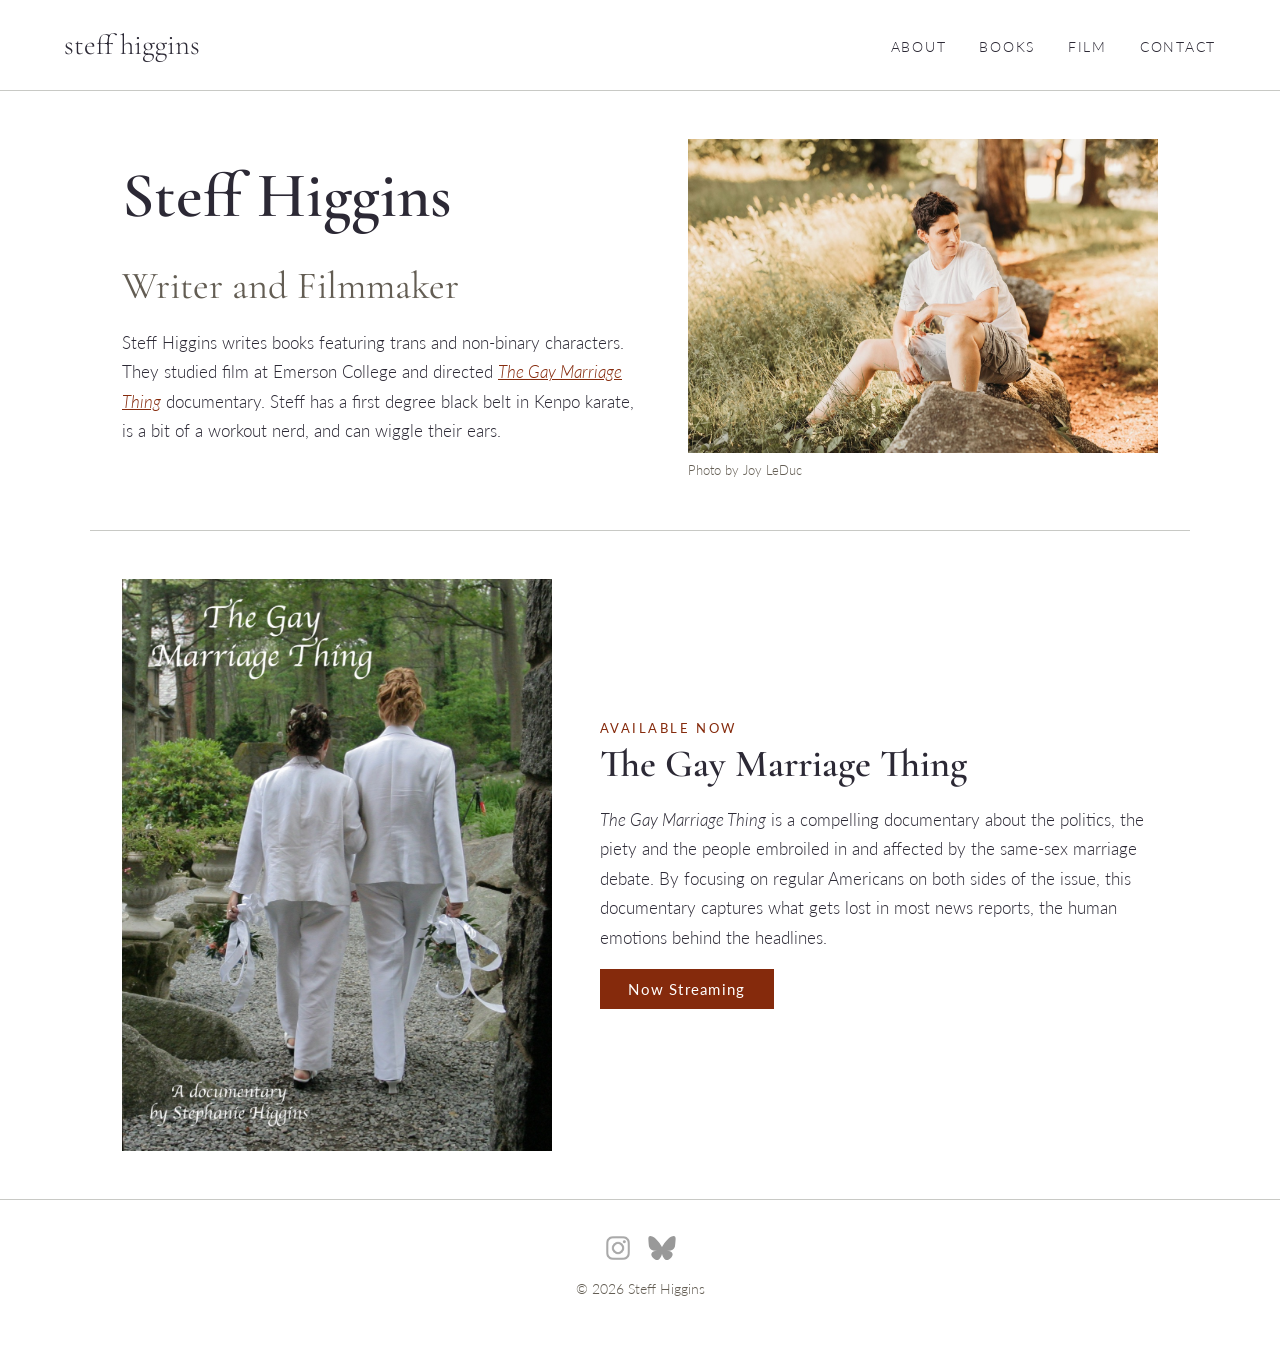
==== index.html @ ede6256a "Add favicon and apple-touch-icon Co-Authored-By: Claude Sonnet 5.5 <noreply@anthropic.com>" ====
<!doctype html>
<html lang="en">
<head>
<meta charset="utf-8">
<meta name="viewport" content="width=device-width, initial-scale=1">
<title>Steff Higgins | Writer and Filmmaker</title>
<meta name="description" content="Non-binary writer and filmmaker telling stories with trans and other LGBTQ+ characters. They directed and produced the documentary The Gay Marriage Thing.">
<meta property="og:title" content="Steff Higgins | Writer and Filmmaker">
<meta property="og:description" content="Non-binary writer and filmmaker telling stories with trans and other LGBTQ+ characters. They directed and produced the documentary The Gay Marriage Thing.">
<link rel="canonical" href="https://steffhiggins.com/">
<meta property="og:url" content="https://steffhiggins.com/">
<meta property="og:image" content="https://steffhiggins.com/images/og-image.jpg">
<meta property="og:image:width" content="1200">
<meta property="og:image:height" content="630">
<meta property="og:image:alt" content="Profile portrait of Steff Higgins leaning against a tree trunk in warm sunlight.">
<meta name="twitter:card" content="summary_large_image">
<meta property="og:site_name" content="Steff Higgins">
<meta property="og:type" content="website">
<link rel="icon" href="/favicon.ico" sizes="any">
<link rel="apple-touch-icon" href="/apple-touch-icon.png">
<link rel="preconnect" href="https://fonts.googleapis.com">
<link rel="preconnect" href="https://fonts.gstatic.com" crossorigin>
<link href="https://fonts.googleapis.com/css2?family=Cormorant+Garamond:wght@400;600&family=Lato:wght@300;400&display=swap" rel="stylesheet">
<link rel="stylesheet" href="style.css">
</head>
<body>
<header class="site-header">
  <a class="brand" href="index.html">steff higgins</a>
  <nav>
    <a href="about.html">ABOUT</a>
    <a href="books.html">BOOKS</a>
    <a href="film.html">FILM</a>
    <a href="contact.html">CONTACT</a>
  </nav>
</header>
<main>
<section class="hero">
  <div class="hero-text">
    <h1>Steff Higgins</h1>
    <h2>Writer and Filmmaker</h2>
    <p>Steff Higgins writes books featuring trans and non-binary characters. They studied film at Emerson College and directed <a href="film.html"><em>The Gay Marriage Thing</em></a> documentary. Steff has a first degree black belt in Kenpo karate, is a bit of a workout nerd, and can wiggle their ears.</p>
  </div>
  <figure>
    <img src="images/steff.jpg" alt="White non-binary person sitting on rock." width="750" height="832">
    <figcaption>Photo by Joy LeDuc</figcaption>
  </figure>
</section>
<section class="feature">
  <a href="https://www.amazon.com/gp/video/detail/B0F126WKS9/ref=msx_wn_av" target="_blank" rel="noopener"><img src="images/tgmt-wedding.jpg" alt="Wedding photo, two women back to the camera stand and hold hands through a stone arch." width="736" height="981"></a>
  <div>
    <h3 class="eyebrow">Available Now</h3>
    <h2>The Gay Marriage Thing</h2>
    <p><em>The Gay Marriage Thing</em> is a compelling documentary about the politics, the piety and the people embroiled in and affected by the same-sex marriage debate. By focusing on regular Americans on both sides of the issue, this documentary captures what gets lost in most news reports, the human emotions behind the headlines.</p>
    <a class="button" href="https://www.amazon.com/gp/video/detail/B0F126WKS9/ref=msx_wn_av" target="_blank" rel="noopener">Now Streaming</a>
  </div>
</section></main>
<footer class="site-footer">
  <div class="social">
    <a href="https://www.instagram.com/steffhiggins/" aria-label="Instagram" target="_blank" rel="noopener"><img src="images/logo.png" alt="Instagram" width="39" height="39"></a>
    <a href="https://bsky.app/profile/steffhiggins.bsky.social" aria-label="Bluesky" target="_blank" rel="noopener"><img src="images/bluesky.svg" alt="Bluesky" width="39" height="39"></a>
  </div>
  <p>&copy; 2026 Steff Higgins</p>
</footer>
</body>
</html>
---- style.css ----
:root{--ink:#2c2935;--muted:#635d53;--accent:#852a0c;--paper:#f2f1f0;--line:#c8c9c5}
*{box-sizing:border-box}
body{margin:0;font:300 1.05rem/1.75 'Lato',Helvetica,Arial,sans-serif;color:var(--ink);background:#fff;display:flex;flex-direction:column;min-height:100vh}
main{flex:1}
img{max-width:100%;height:auto;display:block}
a{color:var(--accent)}
h1,h2,h3{font-family:'Cormorant Garamond',Georgia,serif;font-weight:600;line-height:1.15;margin:0 0 .5em}
h1{font-size:clamp(2.6rem,6vw,4rem)}
h2{font-size:clamp(1.8rem,4vw,2.4rem)}
.site-header{display:flex;flex-wrap:wrap;justify-content:space-between;align-items:center;gap:1rem;padding:1.25rem clamp(1rem,5vw,4rem);border-bottom:1px solid var(--line)}
.brand{font-family:'Cormorant Garamond',serif;font-size:1.8rem;text-decoration:none;color:var(--ink)}
nav a{margin-left:1.75rem;text-decoration:none;color:var(--ink);letter-spacing:.12em;font-size:.9rem;padding-bottom:3px}
nav a:hover,nav a[aria-current]{border-bottom:2px solid var(--accent)}
.hero,.feature,.about,.film,.contact{max-width:1100px;margin:0 auto;padding:3rem clamp(1rem,5vw,2rem)}
.hero{display:grid;grid-template-columns:1.1fr 1fr;gap:3rem;align-items:center}
.hero h2{color:var(--muted);font-weight:400}
figcaption{font-size:.8rem;color:var(--muted);margin-top:.4rem}
figure{margin:0}
.feature{display:grid;grid-template-columns:1fr 1.3fr;gap:3rem;align-items:center;border-top:1px solid var(--line)}
.eyebrow{font-family:'Lato',sans-serif;font-weight:400;font-size:.8rem;letter-spacing:.2em;text-transform:uppercase;color:var(--accent)}
.button{display:inline-block;background:var(--accent);color:#fff;border:0;padding:.7rem 1.8rem;text-decoration:none;font:400 .95rem 'Lato',sans-serif;letter-spacing:.08em;cursor:pointer}
.button:hover{background:#aa3d1d}
.two-col{display:grid;grid-template-columns:320px 1fr;gap:3rem;align-items:start}
.film{max-width:800px}
.film .banner{margin-bottom:2rem}
blockquote{margin:2rem 0;padding:1rem 1.5rem;border-left:3px solid var(--accent);background:var(--paper);font-style:italic}
blockquote footer{font-style:normal;color:var(--muted)}
.contact{max-width:640px}
form{display:grid;gap:1rem;margin-top:2rem}
.row{display:grid;grid-template-columns:1fr 1fr;gap:1rem}
label{display:grid;gap:.25rem;font-size:.9rem}
input,textarea{font:inherit;padding:.6rem;border:1px solid var(--line);background:#fff;width:100%}
form .button{justify-self:start}
.site-footer{text-align:center;padding:2rem 1rem;border-top:1px solid var(--line);font-size:.85rem;color:var(--muted)}
.social{display:flex;justify-content:center;gap:.75rem}
.social img{width:32px;height:32px;opacity:.8}
.social a:hover img{opacity:1}
@media(max-width:760px){.hero,.feature,.two-col{grid-template-columns:1fr}.hero figure{order:-1}.site-header{justify-content:center}nav a{margin:0 .8rem}.row{grid-template-columns:1fr}.about figure{max-width:320px}}
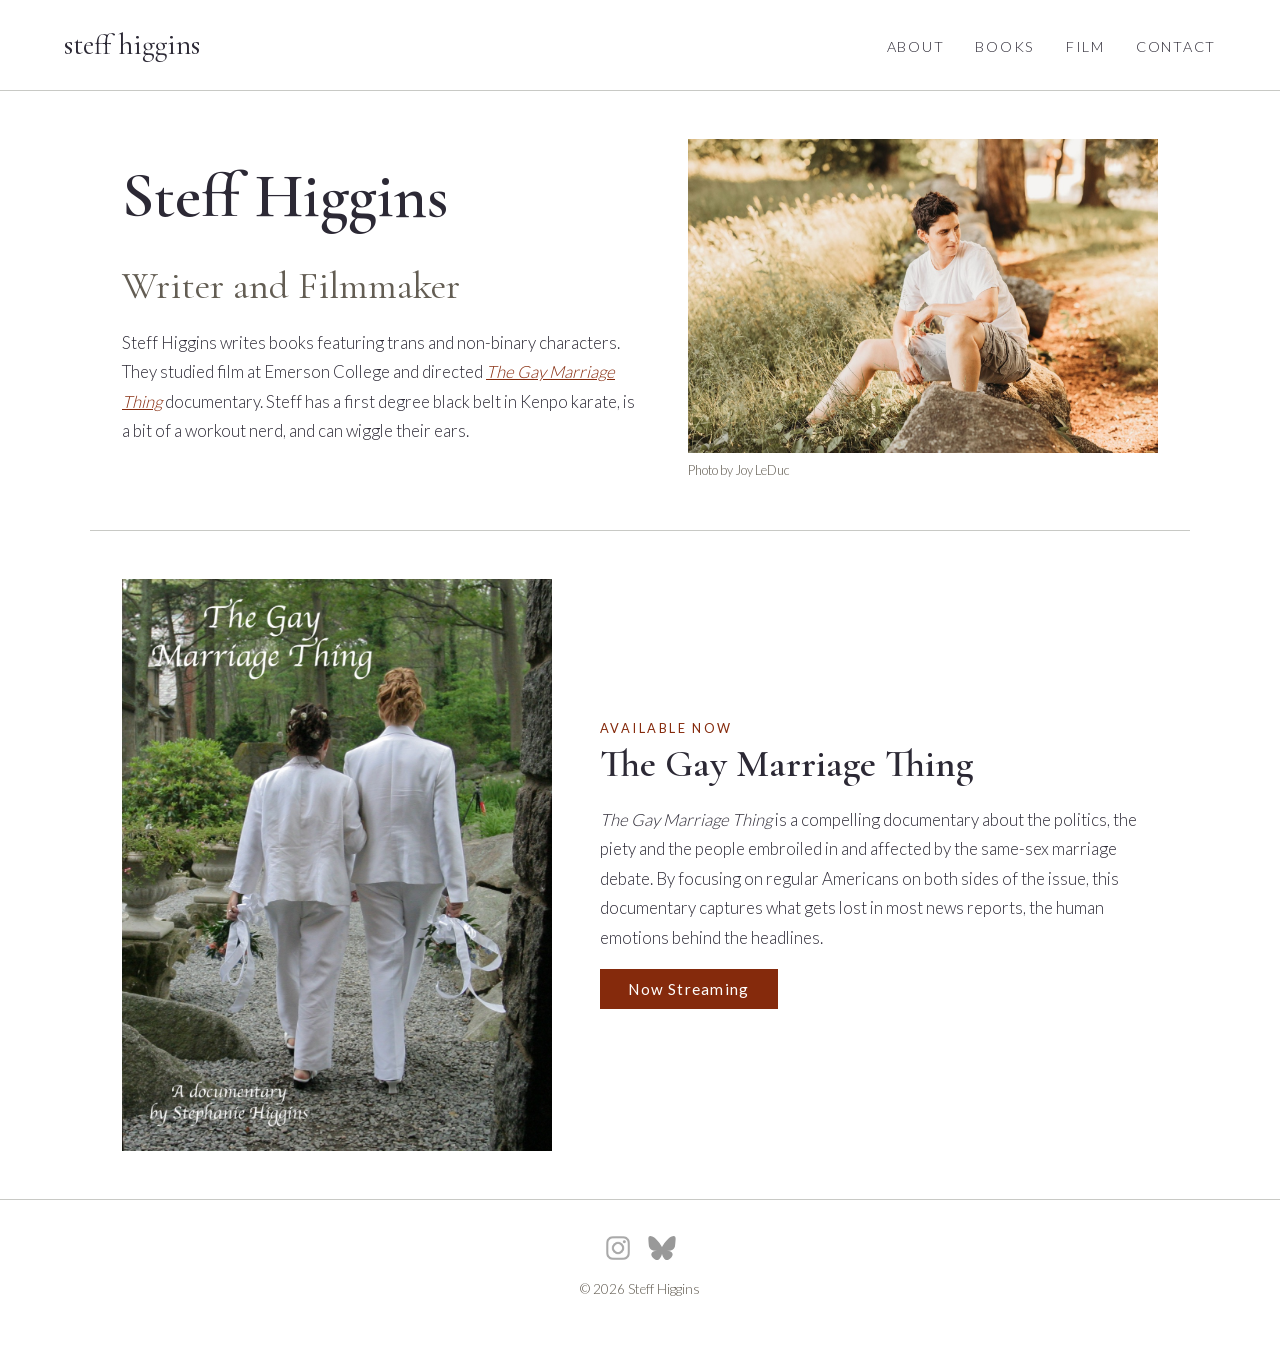
==== commit 5404606c: "Self-host fonts and drop Google Fonts Co-Authored-By: Claude Sonnet 5.5 <noreply@anthropic.com>" ====
--- a/index.html
+++ b/index.html
@@ -18,10 +18,48 @@
 <meta property="og:type" content="website">
 <link rel="icon" href="/favicon.ico" sizes="any">
 <link rel="apple-touch-icon" href="/apple-touch-icon.png">
-<link rel="preconnect" href="https://fonts.googleapis.com">
-<link rel="preconnect" href="https://fonts.gstatic.com" crossorigin>
-<link href="https://fonts.googleapis.com/css2?family=Cormorant+Garamond:wght@400;600&family=Lato:wght@300;400&display=swap" rel="stylesheet">
+<link rel="preload" href="/fonts/cormorant-garamond-latin.woff2" as="font" type="font/woff2" crossorigin>
+<link rel="preload" href="/fonts/lato-300-latin.woff2" as="font" type="font/woff2" crossorigin>
 <link rel="stylesheet" href="style.css">
+<script type="application/ld+json">
+{
+  "@context": "https://schema.org",
+  "@graph": [
+    {
+      "@type": "WebSite",
+      "@id": "https://steffhiggins.com/#website",
+      "url": "https://steffhiggins.com/",
+      "name": "Steff Higgins",
+      "publisher": {
+        "@id": "https://steffhiggins.com/#steff"
+      }
+    },
+    {
+      "@type": "Person",
+      "@id": "https://steffhiggins.com/#steff",
+      "name": "Steff Higgins",
+      "url": "https://steffhiggins.com/",
+      "jobTitle": "Writer and Filmmaker",
+      "description": "American writer and filmmaker telling stories about LGBTQ+ kids and adults.",
+      "image": "https://steffhiggins.com/images/steff.jpg",
+      "alumniOf": [
+        {
+          "@type": "CollegeOrUniversity",
+          "name": "University of New Hampshire"
+        },
+        {
+          "@type": "CollegeOrUniversity",
+          "name": "Emerson College"
+        }
+      ],
+      "sameAs": [
+        "https://www.instagram.com/steffhiggins/",
+        "https://bsky.app/profile/steffhiggins.bsky.social"
+      ]
+    }
+  ]
+}
+</script>
 </head>
 <body>
 <header class="site-header">
@@ -46,9 +84,9 @@
   </figure>
 </section>
 <section class="feature">
-  <a href="https://www.amazon.com/gp/video/detail/B0F126WKS9/ref=msx_wn_av" target="_blank" rel="noopener"><img src="images/tgmt-wedding.jpg" alt="Wedding photo, two women back to the camera stand and hold hands through a stone arch." width="736" height="981"></a>
+  <a href="https://www.amazon.com/gp/video/detail/B0F126WKS9/ref=msx_wn_av" target="_blank" rel="noopener"><img src="images/tgmt-wedding.jpg" alt="Wedding photo, two women back to the camera stand and hold hands through a stone arch." width="736" height="981" loading="lazy"></a>
   <div>
-    <h3 class="eyebrow">Available Now</h3>
+    <p class="eyebrow">Available Now</p>
     <h2>The Gay Marriage Thing</h2>
     <p><em>The Gay Marriage Thing</em> is a compelling documentary about the politics, the piety and the people embroiled in and affected by the same-sex marriage debate. By focusing on regular Americans on both sides of the issue, this documentary captures what gets lost in most news reports, the human emotions behind the headlines.</p>
     <a class="button" href="https://www.amazon.com/gp/video/detail/B0F126WKS9/ref=msx_wn_av" target="_blank" rel="noopener">Now Streaming</a>
@@ -56,8 +94,8 @@
 </section></main>
 <footer class="site-footer">
   <div class="social">
-    <a href="https://www.instagram.com/steffhiggins/" aria-label="Instagram" target="_blank" rel="noopener"><img src="images/logo.png" alt="Instagram" width="39" height="39"></a>
-    <a href="https://bsky.app/profile/steffhiggins.bsky.social" aria-label="Bluesky" target="_blank" rel="noopener"><img src="images/bluesky.svg" alt="Bluesky" width="39" height="39"></a>
+    <a href="https://www.instagram.com/steffhiggins/" aria-label="Instagram" target="_blank" rel="noopener"><img src="images/logo.png" alt="Instagram" width="39" height="39" loading="lazy"></a>
+    <a href="https://bsky.app/profile/steffhiggins.bsky.social" aria-label="Bluesky" target="_blank" rel="noopener"><img src="images/bluesky.svg" alt="Bluesky" width="39" height="39" loading="lazy"></a>
   </div>
   <p>&copy; 2026 Steff Higgins</p>
 </footer>
--- a/style.css
+++ b/style.css
@@ -1,3 +1,6 @@
+@font-face{font-family:'Cormorant Garamond';font-style:normal;font-weight:400 600;font-display:swap;src:url(fonts/cormorant-garamond-latin.woff2) format('woff2')}
+@font-face{font-family:'Lato';font-style:normal;font-weight:300;font-display:swap;src:url(fonts/lato-300-latin.woff2) format('woff2')}
+@font-face{font-family:'Lato';font-style:normal;font-weight:400;font-display:swap;src:url(fonts/lato-400-latin.woff2) format('woff2')}
 :root{--ink:#2c2935;--muted:#635d53;--accent:#852a0c;--paper:#f2f1f0;--line:#c8c9c5}
 *{box-sizing:border-box}
 body{margin:0;font:300 1.05rem/1.75 'Lato',Helvetica,Arial,sans-serif;color:var(--ink);background:#fff;display:flex;flex-direction:column;min-height:100vh}
@@ -17,7 +20,8 @@
 figcaption{font-size:.8rem;color:var(--muted);margin-top:.4rem}
 figure{margin:0}
 .feature{display:grid;grid-template-columns:1fr 1.3fr;gap:3rem;align-items:center;border-top:1px solid var(--line)}
-.eyebrow{font-family:'Lato',sans-serif;font-weight:400;font-size:.8rem;letter-spacing:.2em;text-transform:uppercase;color:var(--accent)}
+.eyebrow{margin:0 0 .5em;line-height:1.15;font-family:'Lato',sans-serif;font-weight:400;font-size:.8rem;letter-spacing:.2em;text-transform:uppercase;color:var(--accent)}
+.about h2{font-size:1.17em}
 .button{display:inline-block;background:var(--accent);color:#fff;border:0;padding:.7rem 1.8rem;text-decoration:none;font:400 .95rem 'Lato',sans-serif;letter-spacing:.08em;cursor:pointer}
 .button:hover{background:#aa3d1d}
 .two-col{display:grid;grid-template-columns:320px 1fr;gap:3rem;align-items:start}
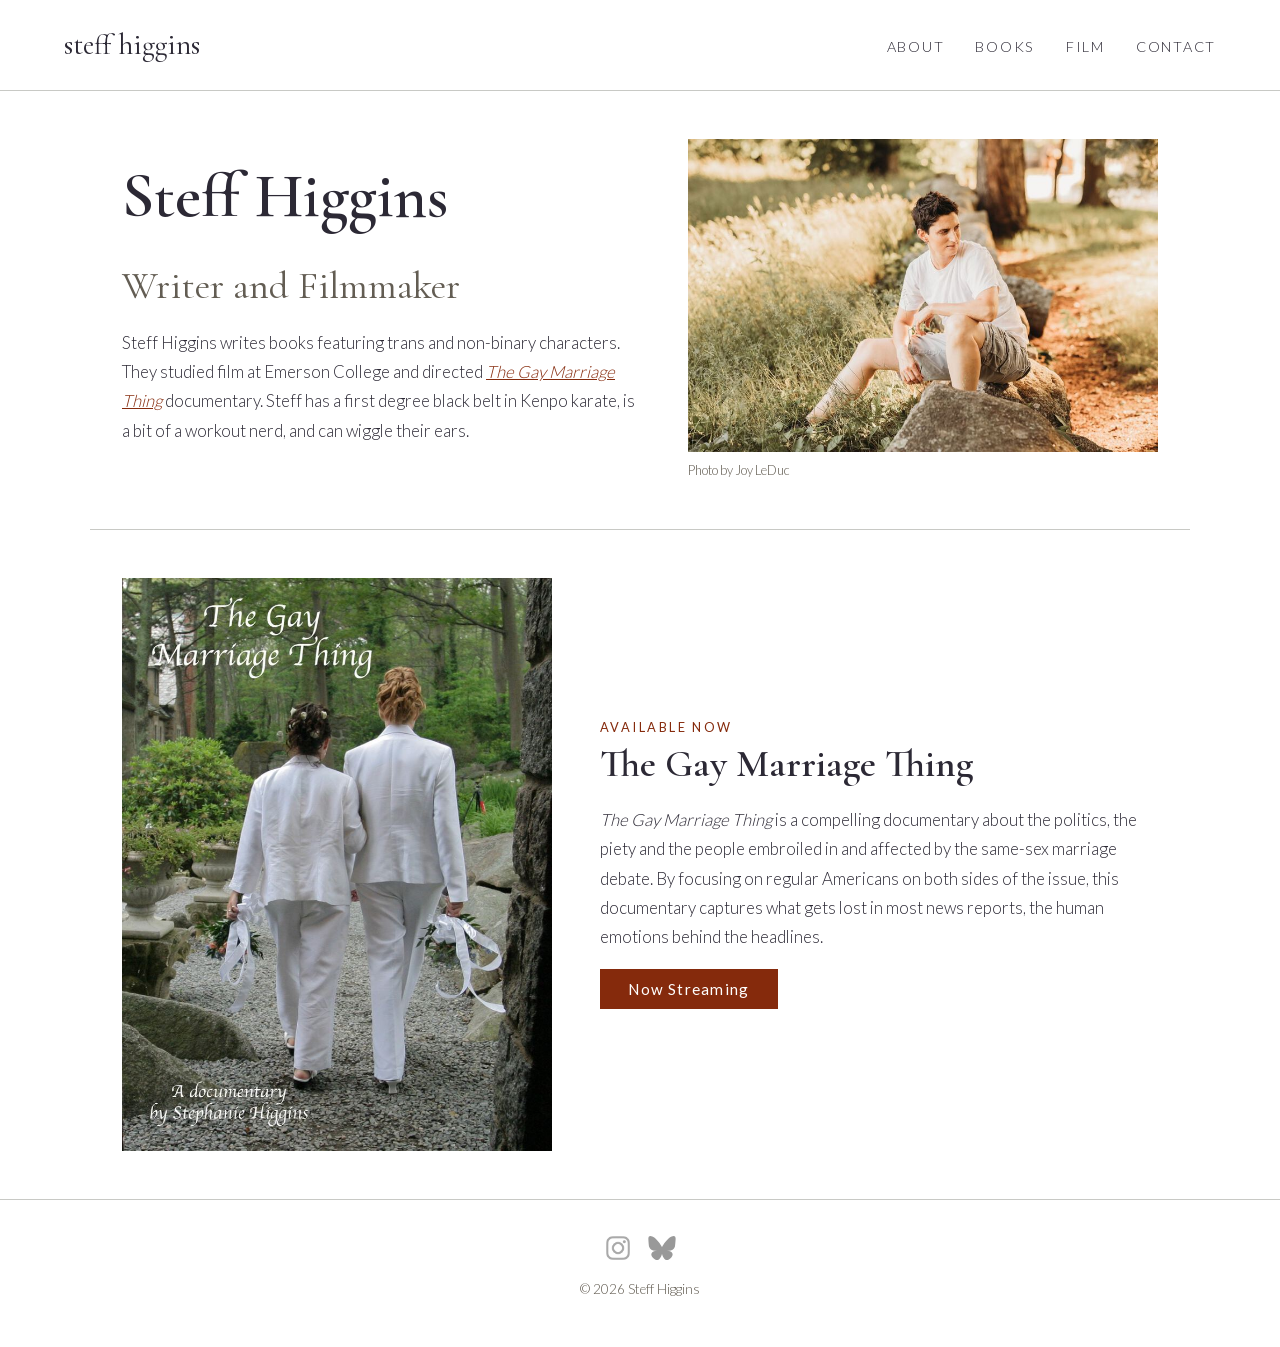
==== commit 1124664d: "Optimize images: resize hero/wedding/film banner, recompress about photo, fix CMYK film banner color" ====
--- a/index.html
+++ b/index.html
@@ -79,12 +79,12 @@
     <p>Steff Higgins writes books featuring trans and non-binary characters. They studied film at Emerson College and directed <a href="film.html"><em>The Gay Marriage Thing</em></a> documentary. Steff has a first degree black belt in Kenpo karate, is a bit of a workout nerd, and can wiggle their ears.</p>
   </div>
   <figure>
-    <img src="images/steff.jpg" alt="White non-binary person sitting on rock." width="750" height="832">
+    <img src="images/steff.jpg" alt="White non-binary person sitting on rock." width="840" height="559" fetchpriority="high">
     <figcaption>Photo by Joy LeDuc</figcaption>
   </figure>
 </section>
 <section class="feature">
-  <a href="https://www.amazon.com/gp/video/detail/B0F126WKS9/ref=msx_wn_av" target="_blank" rel="noopener"><img src="images/tgmt-wedding.jpg" alt="Wedding photo, two women back to the camera stand and hold hands through a stone arch." width="736" height="981" loading="lazy"></a>
+  <a href="https://www.amazon.com/gp/video/detail/B0F126WKS9/ref=msx_wn_av" target="_blank" rel="noopener"><img src="images/tgmt-wedding.jpg" alt="Wedding photo, two women back to the camera stand and hold hands through a stone arch." width="800" height="1067"></a>
   <div>
     <p class="eyebrow">Available Now</p>
     <h2>The Gay Marriage Thing</h2>
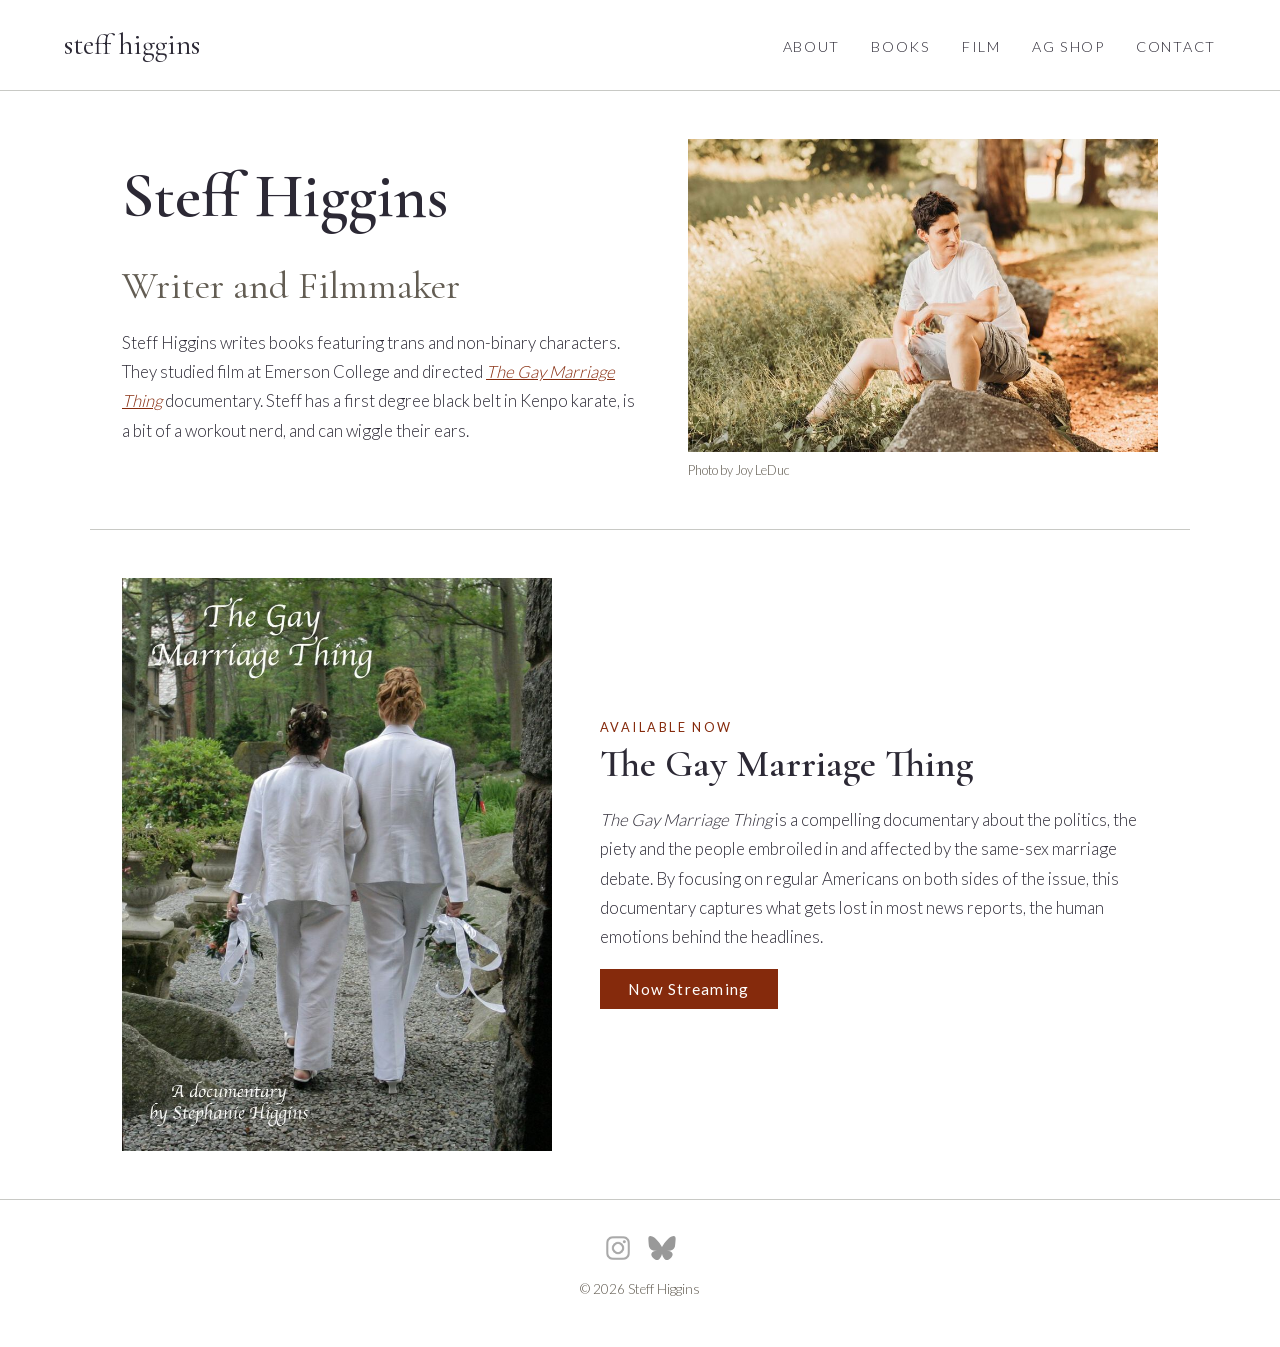
==== commit dc5b0bb7: "Add AG Shop link to nav Co-Authored-By: Claude Sonnet 5.5 <noreply@anthropic.com>" ====
--- a/index.html
+++ b/index.html
@@ -63,11 +63,12 @@
 </head>
 <body>
 <header class="site-header">
-  <a class="brand" href="index.html">steff higgins</a>
+  <a class="brand" href="/">steff higgins</a>
   <nav>
     <a href="about.html">ABOUT</a>
     <a href="books.html">BOOKS</a>
     <a href="film.html">FILM</a>
+    <a href="https://assorted-genders.printful.me/" target="_blank" rel="noopener">AG SHOP</a>
     <a href="contact.html">CONTACT</a>
   </nav>
 </header>
